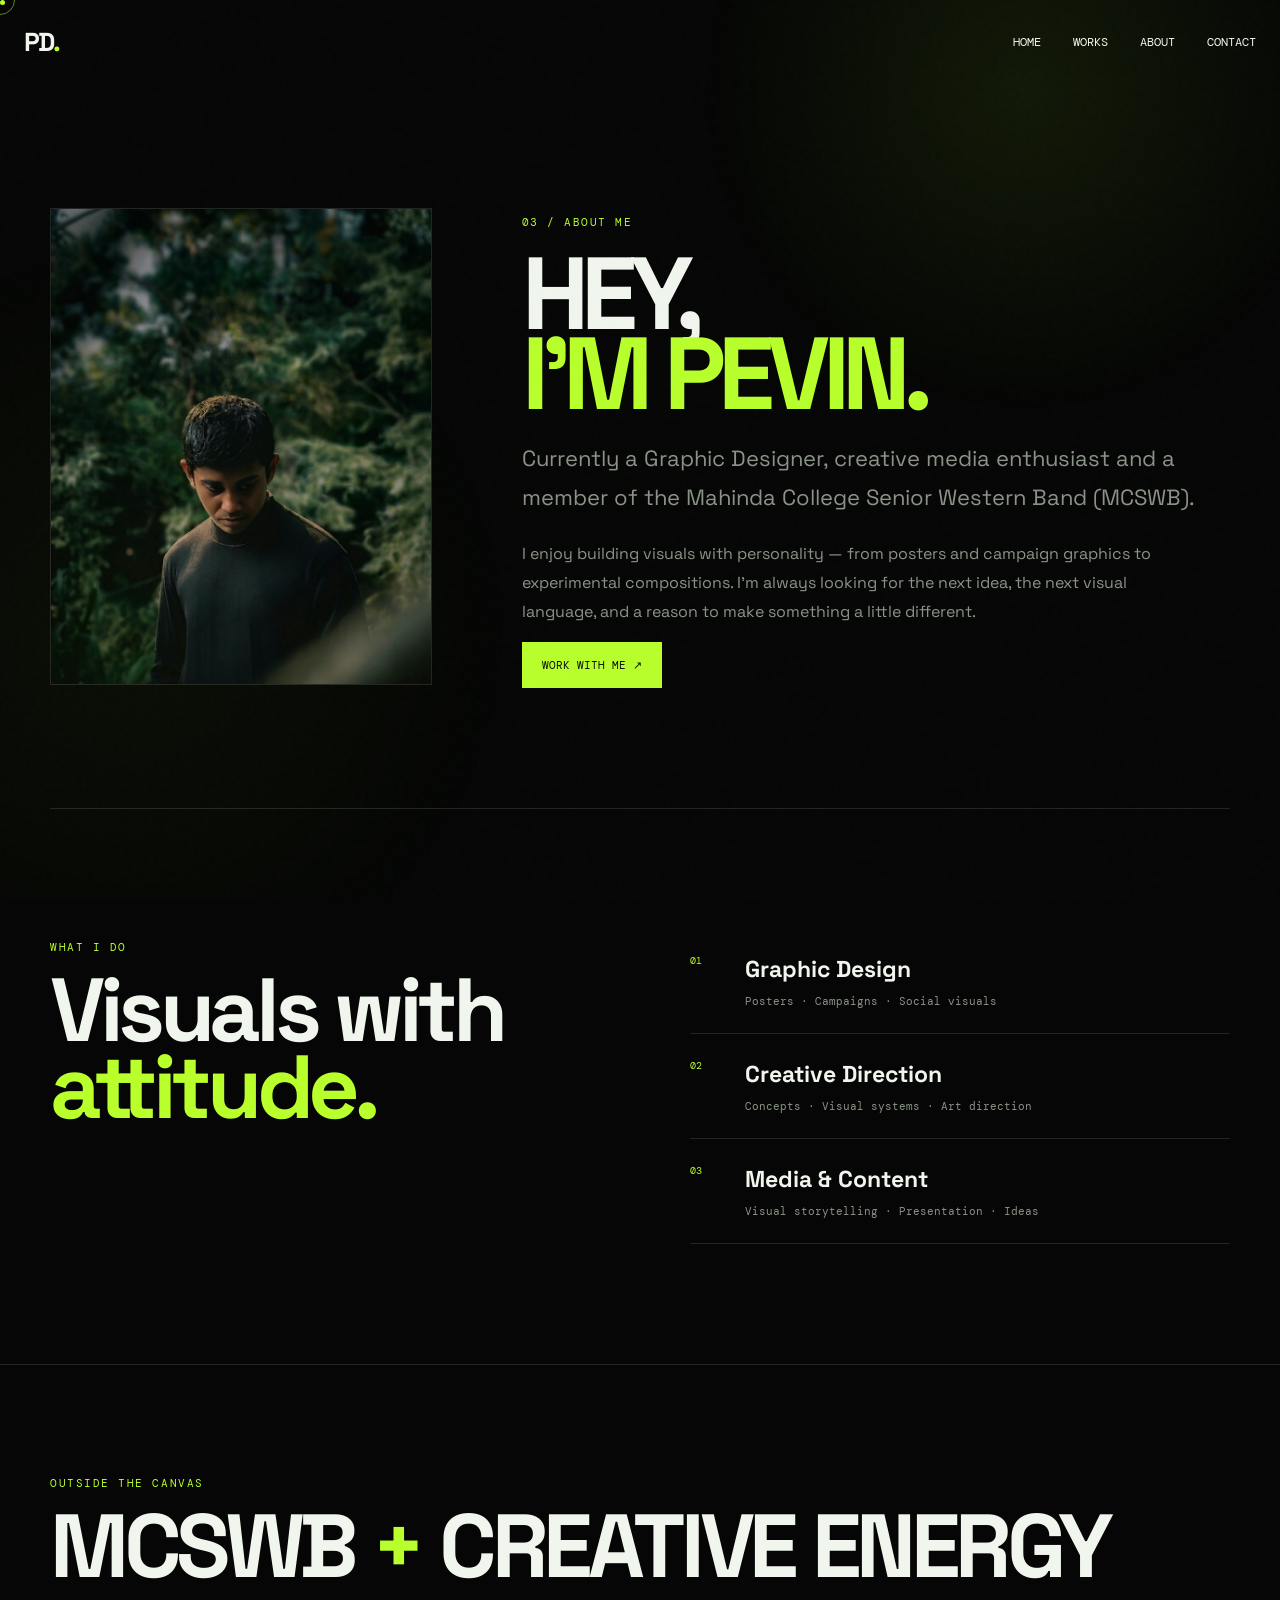
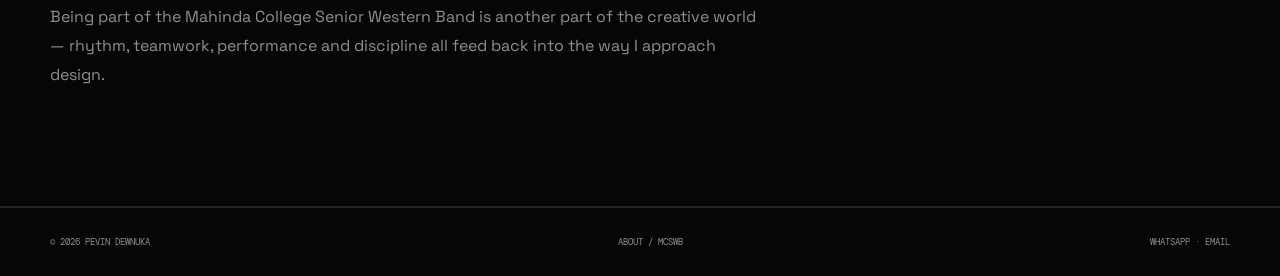
==== about.html @ 17c974a3 "Add files via upload" ====
<!doctype html><html lang="en"><head><meta charset="UTF-8"/><meta name="viewport" content="width=device-width,initial-scale=1.0"/><meta name="description" content="About Pevin Dewnuka."/><title>About — Pevin Dewnuka</title><link rel="icon" href="assets/pevin-profile.jpg"/><link rel="stylesheet" href="assets/style.css"/></head><body data-page="about"><div class="noise"></div><div class="cursor-dot"></div><div class="cursor-ring"></div><header class="nav-wrap"><a class="brand" href="index.html">PD<span>.</span></a><button class="menu-toggle" aria-label="Open menu"><span></span><span></span></button><nav class="nav"><a href="index.html">Home</a><a href="works.html">Works</a><a href="about.html" class="active">About</a><a href="contact.html">Contact</a></nav></header><main><section class="about-hero container section-pad"><div class="about-image reveal"><img src="assets/pevin-profile.jpg" alt="Pevin Dewnuka"/></div><div class="reveal delay-1"><p class="eyebrow">03 / ABOUT ME</p><h1>HEY,<br/><span>I'M PEVIN.</span></h1><p class="lead">Currently a Graphic Designer, creative media enthusiast and a member of the Mahinda College Senior Western Band (MCSWB).</p><p>I enjoy building visuals with personality — from posters and campaign graphics to experimental compositions. I'm always looking for the next idea, the next visual language, and a reason to make something a little different.</p><a class="btn btn-primary" href="contact.html">Work with me ↗</a></div></section><section class="about-grid container section-pad"><div class="info-block reveal"><p class="eyebrow">WHAT I DO</p><h2>Visuals with<br/><span>attitude.</span></h2></div><div class="skill-list reveal"><div><span>01</span><b>Graphic Design</b><small>Posters · Campaigns · Social visuals</small></div><div><span>02</span><b>Creative Direction</b><small>Concepts · Visual systems · Art direction</small></div><div><span>03</span><b>Media & Content</b><small>Visual storytelling · Presentation · Ideas</small></div></div></section><section class="band-section"><div class="container reveal"><p class="eyebrow">OUTSIDE THE CANVAS</p><h2>MCSWB <span>+</span> CREATIVE ENERGY</h2><p>Being part of the Mahinda College Senior Western Band is another part of the creative world — rhythm, teamwork, performance and discipline all feed back into the way I approach design.</p></div></section></main><footer><div class="container footer-inner"><span>© 2026 PEVIN DEWNUKA</span><span>ABOUT / MCSWB</span><span><a href="https://wa.me/94776345162">WHATSAPP</a> · <a href="mailto:pevindewnukamc@gmail.com">EMAIL</a></span></div></footer><script src="assets/script.js"></script></body></html>
---- assets/style.css ----
@import url('https://fonts.googleapis.com/css2?family=DM+Mono:wght@400;500&family=Space+Grotesk:wght@400;500;600;700&display=swap');
:root{--bg:#050605;--text:#f0f5ed;--muted:#8b9388;--green:#b8ff2c;--line:rgba(240,245,237,.13);--card:#0c100c}*{box-sizing:border-box}html{scroll-behavior:smooth}body{margin:0;background:var(--bg);color:var(--text);font-family:'Space Grotesk',sans-serif;overflow-x:hidden}body:before{content:'';position:fixed;inset:0;background:radial-gradient(circle at 80% 10%,rgba(184,255,44,.08),transparent 25%),radial-gradient(circle at 10% 70%,rgba(184,255,44,.04),transparent 30%);pointer-events:none}.noise{position:fixed;inset:0;opacity:.035;pointer-events:none;z-index:20;background-image:url("data:image/svg+xml,%3Csvg viewBox='0 0 180 180' xmlns='http://www.w3.org/2000/svg'%3E%3Cfilter id='n'%3E%3CfeTurbulence type='fractalNoise' baseFrequency='.9' numOctaves='4' stitchTiles='stitch'/%3E%3C/filter%3E%3Crect width='100%25' height='100%25' filter='url(%23n)' opacity='.5'/%3E%3C/svg%3E")}a{color:inherit;text-decoration:none}.container{width:min(1180px,calc(100% - 48px));margin:auto}.nav-wrap{height:84px;display:flex;align-items:center;justify-content:space-between;width:min(1240px,calc(100% - 48px));margin:auto;position:relative;z-index:30}.brand{font-size:26px;font-weight:700;letter-spacing:-.08em}.brand span,h1 span,h2 span,h3 span,.eyebrow,.contact-card small{color:var(--green)}.nav{display:flex;gap:32px;font:12px 'DM Mono',monospace;text-transform:uppercase}.nav a{color:var(--muted);transition:.25s}.nav a:hover,.nav a.active{color:var(--text)}.menu-toggle{display:none;background:none;border:0}.hero{min-height:calc(100vh - 84px);display:grid;grid-template-columns:1.05fr .95fr;align-items:center;gap:40px;padding:40px 0 80px}.eyebrow{font:11px 'DM Mono',monospace;letter-spacing:.14em}.dot{display:inline-block;width:7px;height:7px;border-radius:50%;background:var(--green);box-shadow:0 0 16px var(--green);margin-right:9px}.hero h1,.page-hero h1,.contact-hero h1{font-size:clamp(64px,9.7vw,138px);line-height:.78;letter-spacing:-.075em;margin:28px 0}.hero h1 span,.page-hero h1 span,.contact-hero h1 span{color:var(--green)}.hero-text{max-width:520px;color:var(--muted);font-size:17px;line-height:1.65}.hero-text em{color:var(--text);font-style:normal}.hero-actions{display:flex;gap:25px;align-items:center;margin-top:35px}.btn{display:inline-flex;align-items:center;gap:20px;padding:15px 19px;border:1px solid var(--line);font:11px 'DM Mono',monospace;text-transform:uppercase;transition:.3s}.btn-primary{background:var(--green);color:#081008;border-color:var(--green)}.btn-primary:hover{transform:translateY(-3px);box-shadow:0 12px 35px rgba(184,255,44,.18)}.btn-outline:hover{border-color:var(--green);color:var(--green)}.text-link{font:11px 'DM Mono',monospace;text-transform:uppercase;color:var(--muted)}.text-link:hover{color:var(--green)}.hero-visual{height:680px;position:relative;display:flex;justify-content:center;align-items:center}.portrait-frame{width:min(390px,72%);aspect-ratio:4/5.15;overflow:hidden;border:1px solid var(--line);position:relative;transform:rotate(2deg);box-shadow:30px 40px 100px #000}.portrait-frame:after{content:'';position:absolute;inset:0;background:linear-gradient(180deg,transparent 45%,rgba(0,0,0,.65));mix-blend-mode:multiply}.portrait-frame img{width:100%;height:100%;object-fit:cover}.scanline{position:absolute;left:0;right:0;height:1px;background:var(--green);opacity:.55;animation:scan 5s linear infinite;z-index:2}@keyframes scan{0%{top:0}100%{top:100%}}.orbit{position:absolute;border:1px solid rgba(184,255,44,.25);border-radius:50%;width:480px;height:480px;animation:spin 16s linear infinite}.orbit-b{width:580px;height:240px;transform:rotate(58deg);animation-duration:23s;border-color:rgba(240,245,237,.12)}@keyframes spin{to{transform:rotate(360deg)}}.floating-tag{position:absolute;font:10px 'DM Mono',monospace;letter-spacing:.12em;line-height:1.5}.tag-top{top:17%;right:2%;color:var(--green)}.tag-bottom{bottom:13%;left:2%;color:var(--text)}.tag-bottom span{color:var(--muted)}.marquee{border-top:1px solid var(--line);border-bottom:1px solid var(--line);overflow:hidden;white-space:nowrap;font:11px 'DM Mono',monospace;color:var(--muted);padding:15px 0}.marquee div{display:flex;width:max-content;animation:marquee 24s linear infinite}.marquee span{padding-right:25px}@keyframes marquee{to{transform:translateX(-50%)}}.section-pad{padding-top:120px;padding-bottom:120px}.section-head{display:flex;justify-content:space-between;align-items:end;margin-bottom:45px}.section-head h2,.statement h2,.info-block h2,.band-section h2,.contact-bottom h2{font-size:clamp(50px,7vw,90px);line-height:.86;letter-spacing:-.06em;margin:18px 0}.feature-card{display:block;position:relative;height:min(68vw,700px);overflow:hidden;border:1px solid var(--line);background:#111}.feature-card img{width:100%;height:100%;object-fit:cover;transition:transform .8s cubic-bezier(.2,.8,.2,1)}.feature-card:hover img{transform:scale(1.045)}.feature-overlay{position:absolute;inset:0;padding:30px;display:flex;flex-direction:column;justify-content:space-between;background:linear-gradient(180deg,rgba(0,0,0,.3),transparent 35%,rgba(0,0,0,.75))}.feature-overlay p,.work-meta p{font:10px 'DM Mono',monospace;color:var(--green);letter-spacing:.1em}.feature-overlay h3{font-size:clamp(55px,8vw,105px);line-height:.75;letter-spacing:-.07em;margin:0}.feature-overlay .arrow{font-size:35px;align-self:flex-end}.stats{display:grid;grid-template-columns:repeat(4,1fr);border-top:1px solid var(--line);border-bottom:1px solid var(--line)}.stats div{padding:35px 20px;border-right:1px solid var(--line)}.stats div:last-child{border:0}.stats strong{display:block;font-size:38px;letter-spacing:-.06em}.stats span{font:10px 'DM Mono',monospace;color:var(--muted);text-transform:uppercase}.statement{border-bottom:1px solid var(--line)}.statement .container{display:flex;flex-direction:column;align-items:flex-start}.page-hero{padding-top:80px;padding-bottom:70px}.page-hero h1{margin-bottom:35px}.page-hero>p:last-child{max-width:550px;color:var(--muted);line-height:1.7}.works-grid{display:grid;grid-template-columns:1fr 1fr;gap:26px}.work-card{border:1px solid var(--line);background:var(--card);overflow:hidden}.work-card.large{grid-column:span 2}.work-image{height:650px;position:relative;overflow:hidden}.work-image img{width:100%;height:100%;object-fit:cover;transition:.7s}.work-card:hover .work-image img{transform:scale(1.03)}.work-number{position:absolute;top:20px;right:20px;font:11px 'DM Mono',monospace;color:var(--green)}.work-meta{padding:20px;display:flex;justify-content:space-between;align-items:end}.work-meta p{margin:0 0 8px;color:var(--muted)}.work-meta h2{margin:0;font-size:24px}.work-meta>span{font-size:25px;color:var(--green)}.placeholder-inner{height:390px;display:flex;flex-direction:column;justify-content:center;align-items:center;gap:15px;background:radial-gradient(circle,rgba(184,255,44,.08),transparent 45%);position:relative}.placeholder-inner:before,.placeholder-inner:after{content:'';position:absolute;background:var(--line)}.placeholder-inner:before{width:70%;height:1px}.placeholder-inner:after{height:70%;width:1px}.placeholder-inner span,.placeholder-inner small{font:10px 'DM Mono',monospace;color:var(--green);z-index:1}.placeholder-inner b{font-size:44px;line-height:.8;text-align:center;letter-spacing:-.07em;z-index:1}.upload-note{border:1px solid var(--line);display:flex;justify-content:space-between;align-items:center;padding:35px;margin-bottom:120px}.upload-note h2{margin:8px 0;font-size:32px}.upload-note p:last-child{color:var(--muted);max-width:580px}.about-hero{display:grid;grid-template-columns:.7fr 1.3fr;gap:90px;align-items:center}.about-image{border:1px solid var(--line);aspect-ratio:4/5;overflow:hidden}.about-image img{width:100%;height:100%;object-fit:cover}.about-hero h1{font-size:clamp(60px,8vw,110px);line-height:.78;letter-spacing:-.075em;margin:25px 0}.about-hero .lead{font-size:22px;line-height:1.4;max-width:680px}.about-hero>div:last-child>p:not(.eyebrow){color:var(--muted);line-height:1.8;max-width:680px}.about-grid{display:grid;grid-template-columns:1fr 1fr;gap:100px;border-top:1px solid var(--line)}.skill-list>div{padding:25px 0;border-bottom:1px solid var(--line);display:grid;grid-template-columns:45px 1fr;gap:10px}.skill-list span{font:10px 'DM Mono',monospace;color:var(--green)}.skill-list b{font-size:23px}.skill-list small{grid-column:2;color:var(--muted);font:11px 'DM Mono',monospace}.band-section{border-top:1px solid var(--line);border-bottom:1px solid var(--line);padding:100px 0}.band-section p:last-child{max-width:720px;color:var(--muted);line-height:1.8}.contact-hero{min-height:75vh;display:grid;grid-template-columns:1.2fr .8fr;align-items:center;gap:60px}.contact-hero h1{margin:25px 0}.contact-hero .lead{font-size:20px;color:var(--muted);max-width:620px}.contact-cards{display:flex;flex-direction:column;gap:16px}.contact-card{border:1px solid var(--line);padding:25px;transition:.3s}.contact-card:hover{border-color:var(--green);transform:translateX(8px)}.contact-card span{display:block;font:10px 'DM Mono',monospace;color:var(--muted);margin-bottom:22px}.contact-card strong{display:block;font-size:22px;word-break:break-word}.contact-card small{display:block;font:10px 'DM Mono',monospace;margin-top:20px}.contact-bottom{border-top:1px solid var(--line);border-bottom:1px solid var(--line);padding:100px 0}.contact-bottom .container{display:flex;justify-content:space-between;align-items:end}.giant-link{font-size:clamp(24px,4vw,55px);letter-spacing:-.05em;border-bottom:1px solid var(--green);padding-bottom:7px}.giant-link span{color:var(--green)}footer{padding:28px 0;border-top:1px solid var(--line)}.footer-inner{display:flex;justify-content:space-between;gap:20px;font:9px 'DM Mono',monospace;color:var(--muted)}footer b,footer a:hover{color:var(--green)}.reveal{opacity:0;transform:translateY(28px);transition:opacity .8s ease,transform .8s cubic-bezier(.2,.8,.2,1)}.reveal.in{opacity:1;transform:none}.delay-1{transition-delay:.14s}.cursor-dot,.cursor-ring{position:fixed;pointer-events:none;z-index:100;display:none}.cursor-dot{width:5px;height:5px;background:var(--green);border-radius:50%}.cursor-ring{width:30px;height:30px;border:1px solid rgba(184,255,44,.5);border-radius:50%;transform:translate(-50%,-50%);transition:width .2s,height .2s}.hovering .cursor-ring{width:50px;height:50px;border-color:var(--green)}@media (pointer:fine){.cursor-dot,.cursor-ring{display:block}}@media(max-width:800px){.container,.nav-wrap{width:min(100% - 30px,1180px)}.nav{position:absolute;top:72px;right:0;display:none;flex-direction:column;background:#090c09;border:1px solid var(--line);padding:22px;width:180px}.nav.open{display:flex}.menu-toggle{display:flex;flex-direction:column;gap:6px}.menu-toggle span{width:24px;height:1px;background:var(--text)}.hero,.about-hero,.contact-hero{grid-template-columns:1fr}.hero{padding-top:20px}.hero-visual{height:570px;order:-1}.hero-copy{margin-top:-20px}.portrait-frame{width:min(340px,75%)}.orbit{width:410px;height:410px}.tag-top{right:0}.tag-bottom{left:0}.section-pad{padding-top:80px;padding-bottom:80px}.section-head{align-items:start;gap:20px;flex-direction:column}.feature-card{height:110vw}.stats{grid-template-columns:1fr 1fr}.stats div:nth-child(2){border-right:0}.stats div:nth-child(3),.stats div:nth-child(4){border-top:1px solid var(--line)}.works-grid{grid-template-columns:1fr}.work-card.large{grid-column:auto}.work-image{height:115vw}.placeholder-inner{height:75vw}.upload-note{margin-bottom:80px;flex-direction:column;align-items:flex-start;gap:25px}.about-hero{gap:45px}.about-image{max-width:500px}.about-grid{grid-template-columns:1fr;gap:30px}.contact-hero{min-height:auto;padding-top:70px}.contact-bottom .container{flex-direction:column;align-items:flex-start;gap:45px}.footer-inner{flex-direction:column;gap:8px}}
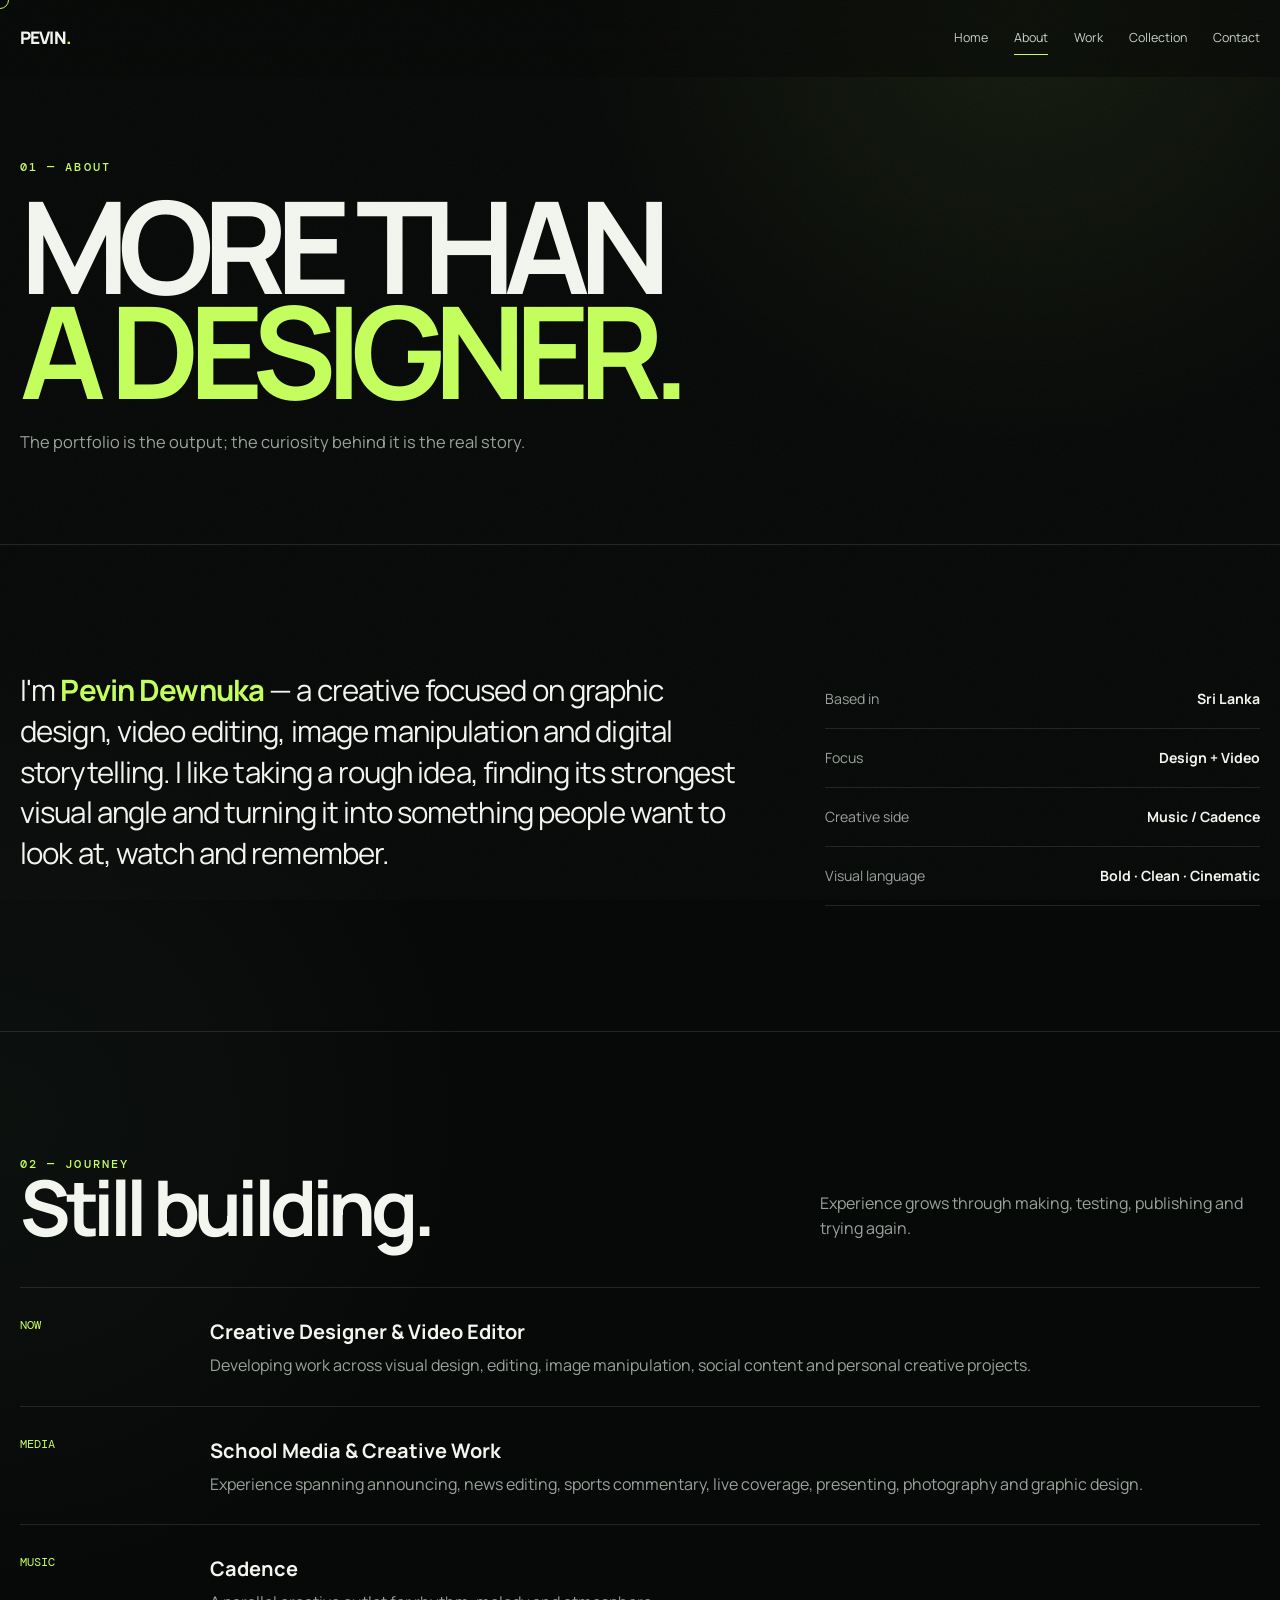
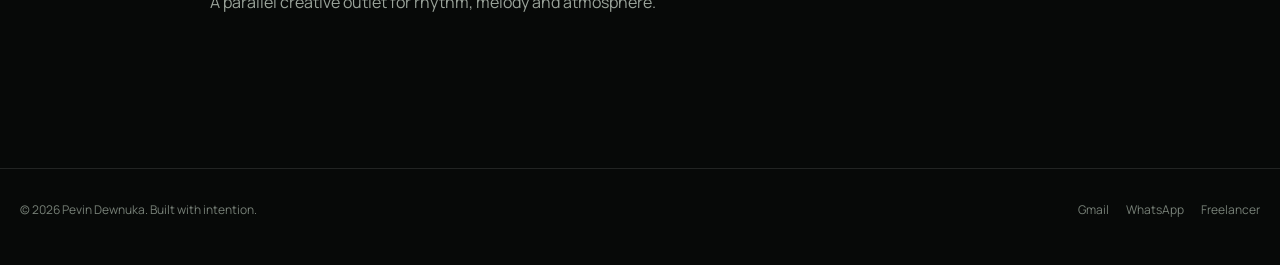
==== commit 3a172370: "Add files via upload" ====
--- a/about.html
+++ b/about.html
@@ -1 +1,18 @@
-<!doctype html><html lang="en"><head><meta charset="UTF-8"/><meta name="viewport" content="width=device-width,initial-scale=1.0"/><meta name="description" content="About Pevin Dewnuka."/><title>About — Pevin Dewnuka</title><link rel="icon" href="assets/pevin-profile.jpg"/><link rel="stylesheet" href="assets/style.css"/></head><body data-page="about"><div class="noise"></div><div class="cursor-dot"></div><div class="cursor-ring"></div><header class="nav-wrap"><a class="brand" href="index.html">PD<span>.</span></a><button class="menu-toggle" aria-label="Open menu"><span></span><span></span></button><nav class="nav"><a href="index.html">Home</a><a href="works.html">Works</a><a href="about.html" class="active">About</a><a href="contact.html">Contact</a></nav></header><main><section class="about-hero container section-pad"><div class="about-image reveal"><img src="assets/pevin-profile.jpg" alt="Pevin Dewnuka"/></div><div class="reveal delay-1"><p class="eyebrow">03 / ABOUT ME</p><h1>HEY,<br/><span>I'M PEVIN.</span></h1><p class="lead">Currently a Graphic Designer, creative media enthusiast and a member of the Mahinda College Senior Western Band (MCSWB).</p><p>I enjoy building visuals with personality — from posters and campaign graphics to experimental compositions. I'm always looking for the next idea, the next visual language, and a reason to make something a little different.</p><a class="btn btn-primary" href="contact.html">Work with me ↗</a></div></section><section class="about-grid container section-pad"><div class="info-block reveal"><p class="eyebrow">WHAT I DO</p><h2>Visuals with<br/><span>attitude.</span></h2></div><div class="skill-list reveal"><div><span>01</span><b>Graphic Design</b><small>Posters · Campaigns · Social visuals</small></div><div><span>02</span><b>Creative Direction</b><small>Concepts · Visual systems · Art direction</small></div><div><span>03</span><b>Media & Content</b><small>Visual storytelling · Presentation · Ideas</small></div></div></section><section class="band-section"><div class="container reveal"><p class="eyebrow">OUTSIDE THE CANVAS</p><h2>MCSWB <span>+</span> CREATIVE ENERGY</h2><p>Being part of the Mahinda College Senior Western Band is another part of the creative world — rhythm, teamwork, performance and discipline all feed back into the way I approach design.</p></div></section></main><footer><div class="container footer-inner"><span>© 2026 PEVIN DEWNUKA</span><span>ABOUT / MCSWB</span><span><a href="https://wa.me/94776345162">WHATSAPP</a> · <a href="mailto:pevindewnukamc@gmail.com">EMAIL</a></span></div></footer><script src="assets/script.js"></script></body></html>
+<!doctype html>
+<html lang="en"><head><meta charset="utf-8"><meta name="viewport" content="width=device-width,initial-scale=1">
+<meta name="description" content="Pevin Dewnuka — creative graphic designer, video editor and visual storyteller.">
+<title>About — Pevin Dewnuka</title><link rel="stylesheet" href="styles.css"></head>
+<body><div class="page-loader"><div class="loader-word">PEVIN<span>.</span></div></div><div class="cursor"></div>
+<nav id="nav"><div class="wrap nav-inner"><a class="logo" href="index.html" data-page>PEVIN<span>.</span></a><div class="nav-links"><a class="" href="home.html" data-page>Home</a><a class="active" href="about.html" data-page>About</a><a class="" href="work.html" data-page>Work</a><a class="" href="collection.html" data-page>Collection</a><a class="" href="contact.html" data-page>Contact</a></div><button class="menu" aria-label="Open menu">☰</button></div></nav>
+
+<main><section class="page-hero"><div class="wrap reveal"><div class="eyebrow">01 — About</div><h1>MORE THAN<br><span>A DESIGNER.</span></h1><p>The portfolio is the output; the curiosity behind it is the real story.</p></div></section>
+<section><div class="wrap"><div class="about-grid"><p class="about-copy reveal">I'm <strong>Pevin Dewnuka</strong> — a creative focused on graphic design, video editing, image manipulation and digital storytelling. I like taking a rough idea, finding its strongest visual angle and turning it into something people want to look at, watch and remember.</p>
+<div class="facts reveal"><div class="fact"><span>Based in</span><b>Sri Lanka</b></div><div class="fact"><span>Focus</span><b>Design + Video</b></div><div class="fact"><span>Creative side</span><b>Music / Cadence</b></div><div class="fact"><span>Visual language</span><b>Bold · Clean · Cinematic</b></div></div></div></div></section>
+<section><div class="wrap"><div class="section-head reveal"><div><div class="eyebrow">02 — Journey</div><h2>Still building.</h2></div><p>Experience grows through making, testing, publishing and trying again.</p></div><div class="timeline">
+<div class="timeline-item reveal"><div class="year mono">NOW</div><div><h3>Creative Designer & Video Editor</h3><p>Developing work across visual design, editing, image manipulation, social content and personal creative projects.</p></div></div>
+<div class="timeline-item reveal"><div class="year mono">MEDIA</div><div><h3>School Media & Creative Work</h3><p>Experience spanning announcing, news editing, sports commentary, live coverage, presenting, photography and graphic design.</p></div></div>
+<div class="timeline-item reveal"><div class="year mono">MUSIC</div><div><h3>Cadence</h3><p>A parallel creative outlet for rhythm, melody and atmosphere.</p></div></div>
+</div></div></section></main>
+
+<footer><div class="wrap footer-inner"><div>© <span id="year"></span> Pevin Dewnuka. Built with intention.</div><div class="socials"><a href="mailto:pevindewnukamc@gmail.com">Gmail</a><a href="https://wa.me/94776345162" target="_blank" rel="noopener">WhatsApp</a><a href="https://www.freelancer.com/u/pevin2010" target="_blank" rel="noopener">Freelancer</a></div></div></footer>
+<script src="script.js"></script></body></html>
--- a/styles.css
+++ b/styles.css
@@ -0,0 +1,45 @@
+
+@import url('https://fonts.googleapis.com/css2?family=DM+Mono:wght@400;500&family=Manrope:wght@400;500;600;700;800&display=swap');
+:root{
+  --bg:#070908; --surface:#0d110e; --surface2:#111711; --text:#f3f5ef; --muted:#9aa39a;
+  --line:rgba(255,255,255,.11); --acid:#c4ff5c; --acid2:#e8ffb6; --max:1240px;
+  --shadow:0 25px 80px rgba(0,0,0,.38);
+}
+*{box-sizing:border-box;margin:0;padding:0}
+html{scroll-behavior:smooth}
+body{background:
+ radial-gradient(circle at 80% 0%,rgba(196,255,92,.08),transparent 28rem),
+ radial-gradient(circle at 0% 60%,rgba(93,123,100,.07),transparent 30rem),var(--bg);
+ color:var(--text);font-family:Manrope,system-ui,sans-serif;line-height:1.55;overflow-x:hidden}
+body:before{content:"";position:fixed;inset:0;pointer-events:none;opacity:.035;background-image:url("data:image/svg+xml,%3Csvg xmlns='http://www.w3.org/2000/svg' width='140' height='140' viewBox='0 0 140 140'%3E%3Cfilter id='n'%3E%3CfeTurbulence type='fractalNoise' baseFrequency='.8' numOctaves='4' stitchTiles='stitch'/%3E%3C/filter%3E%3Crect width='100%25' height='100%25' filter='url(%23n)'/%3E%3C/svg%3E");z-index:99}
+a{color:inherit;text-decoration:none}.wrap{width:min(var(--max),calc(100% - 40px));margin:auto}.mono{font-family:"DM Mono",monospace}.eyebrow{font:500 .72rem "DM Mono",monospace;letter-spacing:.18em;text-transform:uppercase;color:var(--acid)}
+::selection{background:var(--acid);color:#081006}
+.page-loader{position:fixed;inset:0;background:var(--bg);z-index:100;display:grid;place-items:center;transition:opacity .65s,visibility .65s}.page-loader.hide{opacity:0;visibility:hidden}.loader-word{font-size:clamp(2rem,8vw,6rem);font-weight:800;letter-spacing:-.08em}.loader-word span{color:var(--acid)}
+.cursor{position:fixed;width:18px;height:18px;border:1px solid var(--acid);border-radius:50%;pointer-events:none;z-index:110;transform:translate(-50%,-50%);transition:width .2s,height .2s,background .2s;mix-blend-mode:difference}.cursor.grow{width:54px;height:54px;background:rgba(196,255,92,.16)}
+nav{position:fixed;top:0;left:0;right:0;z-index:80;background:rgba(7,9,8,.6);backdrop-filter:blur(18px);border-bottom:1px solid transparent;transition:.3s}
+nav.scrolled{border-color:var(--line)}.nav-inner{height:76px;display:flex;align-items:center;justify-content:space-between}
+.logo{font-size:1.08rem;font-weight:800;letter-spacing:-.05em}.logo span{color:var(--acid)}
+.nav-links{display:flex;gap:26px;align-items:center;font-size:.78rem;color:#cbd1ca}.nav-links a{position:relative}.nav-links a:after{content:"";position:absolute;left:0;bottom:-7px;width:0;height:1px;background:var(--acid);transition:.25s}.nav-links a:hover:after,.nav-links a.active:after{width:100%}
+.menu{display:none;background:none;border:0;color:var(--text);font-size:1.4rem}
+main{min-height:100vh}section{padding:125px 0;border-top:1px solid var(--line)}section:first-child{border-top:0}
+.hero{min-height:100vh;display:grid;align-items:center;padding:120px 0 65px}.hero-grid{display:grid;grid-template-columns:1.05fr .95fr;gap:70px;align-items:center}
+.hero h1{font-size:clamp(4.5rem,10vw,9.5rem);line-height:.82;letter-spacing:-.085em;margin:18px 0 28px}.hero h1 em{font-style:normal;color:var(--acid)}
+.hero p{max-width:620px;color:var(--muted);font-size:1.02rem}.hero-actions{display:flex;gap:10px;flex-wrap:wrap;margin-top:32px}
+.btn{display:inline-flex;align-items:center;justify-content:center;gap:8px;padding:13px 18px;border:1px solid var(--line);border-radius:999px;font-size:.8rem;font-weight:800;transition:.25s;cursor:pointer}.btn:hover{transform:translateY(-3px);border-color:rgba(196,255,92,.55)}.btn.primary{background:var(--acid);color:#071005;border-color:var(--acid)}
+.hero-photo{position:relative;max-width:520px;margin-left:auto}.hero-photo:before{content:"";position:absolute;inset:-15px 16px 16px -15px;border:1px solid rgba(196,255,92,.3);border-radius:25px;transform:rotate(-2deg)}.hero-photo img{width:100%;display:block;aspect-ratio:4/5;object-fit:cover;object-position:center 35%;border-radius:21px;filter:saturate(.7) contrast(1.08);position:relative;box-shadow:var(--shadow)}
+.photo-tag{position:absolute;right:-12px;bottom:22px;padding:12px 14px;border:1px solid var(--line);border-radius:13px;background:rgba(7,9,8,.84);backdrop-filter:blur(14px);font-size:.7rem;z-index:2}
+.scroll{margin-top:50px;color:#6e776f;font-size:.68rem;letter-spacing:.15em;text-transform:uppercase}
+.page-hero{padding:160px 0 90px}.page-hero h1{font-size:clamp(4rem,10vw,9rem);line-height:.82;letter-spacing:-.085em;margin-top:18px}.page-hero h1 span{color:var(--acid)}.page-hero p{max-width:680px;color:var(--muted);font-size:1.03rem;margin-top:26px}
+.section-head{display:flex;justify-content:space-between;align-items:end;gap:30px;margin-bottom:46px}.section-head p{max-width:440px;color:var(--muted)}h2{font-size:clamp(2.4rem,6vw,5.2rem);line-height:.9;letter-spacing:-.07em}
+.about-grid{display:grid;grid-template-columns:1.25fr .75fr;gap:80px}.about-copy{font-size:clamp(1.25rem,2.3vw,1.9rem);line-height:1.38;letter-spacing:-.03em}.about-copy strong{color:var(--acid)}.facts{display:grid;align-content:start}.fact{display:flex;justify-content:space-between;gap:25px;padding:18px 0;border-bottom:1px solid var(--line);font-size:.88rem}.fact span{color:var(--muted)}
+.skills{display:grid;grid-template-columns:repeat(4,1fr);gap:12px}.skill{min-height:175px;padding:25px;background:linear-gradient(145deg,#121811,#0b0e0c);border:1px solid var(--line);border-radius:17px;transition:.35s}.skill:hover{transform:translateY(-6px);border-color:rgba(196,255,92,.35)}.skill b{font-size:1.08rem}.skill p{color:var(--muted);font-size:.82rem;margin-top:10px}
+.work-grid{display:grid;grid-template-columns:repeat(12,1fr);gap:15px}.project{position:relative;min-height:420px;overflow:hidden;border:1px solid var(--line);border-radius:20px;background:#0b0e0c;transition:.4s}.project.large{grid-column:span 8}.project.small{grid-column:span 4}.project:hover{transform:translateY(-7px);border-color:rgba(196,255,92,.34)}.project-media{position:absolute;inset:0;background:#121712}.project-media img{width:100%;height:100%;object-fit:cover;transition:transform .7s,filter .7s}.project:hover img{transform:scale(1.05);filter:brightness(.8) saturate(.9)}.project-overlay{position:absolute;inset:0;background:linear-gradient(180deg,rgba(0,0,0,.02),rgba(0,0,0,.88));display:flex;flex-direction:column;justify-content:end;padding:28px}.project-no{position:absolute;top:22px;left:25px;color:var(--acid);font:500 .68rem "DM Mono"}.project h3{font-size:clamp(1.7rem,3vw,2.7rem);letter-spacing:-.06em}.project p{color:#c4cbc2;max-width:620px;font-size:.85rem;margin-top:6px}.tags{display:flex;flex-wrap:wrap;gap:7px;margin-top:16px}.tag{border:1px solid rgba(255,255,255,.17);padding:5px 9px;border-radius:999px;font:400 .62rem "DM Mono";color:#d7ddd5}
+.collection-tools{display:flex;gap:8px;flex-wrap:wrap;margin-bottom:28px}.filter{background:transparent;color:#bfc7be;border:1px solid var(--line);border-radius:999px;padding:9px 13px;font:500 .68rem "DM Mono";cursor:pointer}.filter.active,.filter:hover{background:var(--acid);color:#071005;border-color:var(--acid)}.collection-grid{display:grid;grid-template-columns:repeat(3,1fr);gap:14px}.tile{border:1px solid var(--line);border-radius:17px;overflow:hidden;background:var(--surface);cursor:pointer;transition:.3s}.tile:hover{transform:translateY(-5px);border-color:rgba(196,255,92,.35)}.tile img{width:100%;aspect-ratio:4/3;object-fit:cover;display:block}.tile-copy{padding:17px}.tile-copy h3{font-size:1rem}.tile-copy p{font-size:.74rem;color:var(--muted);margin-top:4px}.empty-note{padding:28px;border:1px dashed var(--line);border-radius:16px;color:var(--muted);grid-column:1/-1}
+.timeline{display:grid}.timeline-item{display:grid;grid-template-columns:160px 1fr;gap:30px;padding:28px 0;border-top:1px solid var(--line)}.timeline-item .year{color:var(--acid);font-size:.75rem}.timeline-item h3{font-size:1.25rem}.timeline-item p{color:var(--muted);margin-top:6px}
+.contact-grid{display:grid;grid-template-columns:1.1fr .9fr;gap:60px;align-items:start}.contact-title{font-size:clamp(3rem,7vw,6.8rem);line-height:.86;letter-spacing:-.08em}.contact-title span{color:var(--acid)}.contact-copy{color:var(--muted);max-width:580px;margin-top:20px}.contact-list{display:grid;gap:10px}.contact-card{padding:20px;border:1px solid var(--line);border-radius:16px;background:rgba(255,255,255,.02);display:flex;align-items:center;justify-content:space-between;gap:20px;transition:.25s}.contact-card:hover{border-color:rgba(196,255,92,.35);transform:translateX(5px)}.contact-card small{display:block;color:var(--muted);font:500 .64rem "DM Mono";letter-spacing:.12em;text-transform:uppercase}.contact-card strong{font-size:.95rem}.contact-arrow{font-size:1.2rem;color:var(--acid)}
+.cta{padding:90px 0}.cta-box{border:1px solid rgba(196,255,92,.24);background:linear-gradient(135deg,rgba(196,255,92,.09),rgba(255,255,255,.02));border-radius:25px;padding:52px;display:flex;justify-content:space-between;align-items:end;gap:35px}.cta-box h2{max-width:760px}.cta-box p{color:var(--muted);max-width:600px;margin-top:14px}
+footer{border-top:1px solid var(--line);padding:32px 0 45px;color:#778077;font-size:.75rem}.footer-inner{display:flex;justify-content:space-between;gap:20px}.socials{display:flex;gap:17px}.socials a:hover{color:var(--acid)}
+.reveal{opacity:0;transform:translateY(28px);transition:opacity .8s ease,transform .8s ease}.reveal.show{opacity:1;transform:none}
+.modal{position:fixed;inset:0;background:rgba(0,0,0,.8);backdrop-filter:blur(12px);display:grid;place-items:center;padding:20px;z-index:90;opacity:0;visibility:hidden;transition:.3s}.modal.open{opacity:1;visibility:visible}.modal-box{width:min(980px,100%);max-height:90vh;overflow:auto;background:#0b0e0c;border:1px solid var(--line);border-radius:20px;position:relative}.modal-box img{width:100%;max-height:72vh;object-fit:contain;background:#080a08;display:block}.modal-copy{padding:22px}.modal-copy h3{font-size:2rem;letter-spacing:-.05em}.modal-copy p{color:var(--muted);margin-top:7px}.close{position:absolute;right:14px;top:14px;border:1px solid var(--line);background:rgba(7,9,8,.8);color:white;border-radius:50%;width:38px;height:38px;cursor:pointer;font-size:1.1rem;z-index:2}
+@media(max-width:900px){.nav-links{display:none}.menu{display:block}.nav-links.open{display:flex;position:absolute;top:76px;left:0;right:0;padding:20px;background:rgba(7,9,8,.97);flex-direction:column;align-items:flex-start;border-bottom:1px solid var(--line)}.hero-grid,.about-grid,.contact-grid{grid-template-columns:1fr}.hero-photo{margin:25px auto 0;width:min(100%,560px)}.skills{grid-template-columns:repeat(2,1fr)}.project.large,.project.small{grid-column:span 12}.collection-grid{grid-template-columns:repeat(2,1fr)}.cta-box{align-items:start;flex-direction:column}}
+@media(max-width:560px){.wrap{width:calc(100% - 28px)}section{padding:88px 0}.hero h1,.page-hero h1{font-size:4rem}.skills,.collection-grid{grid-template-columns:1fr}.timeline-item{grid-template-columns:1fr;gap:7px}.footer-inner{flex-direction:column}.cta-box{padding:32px}.cursor{display:none}}
